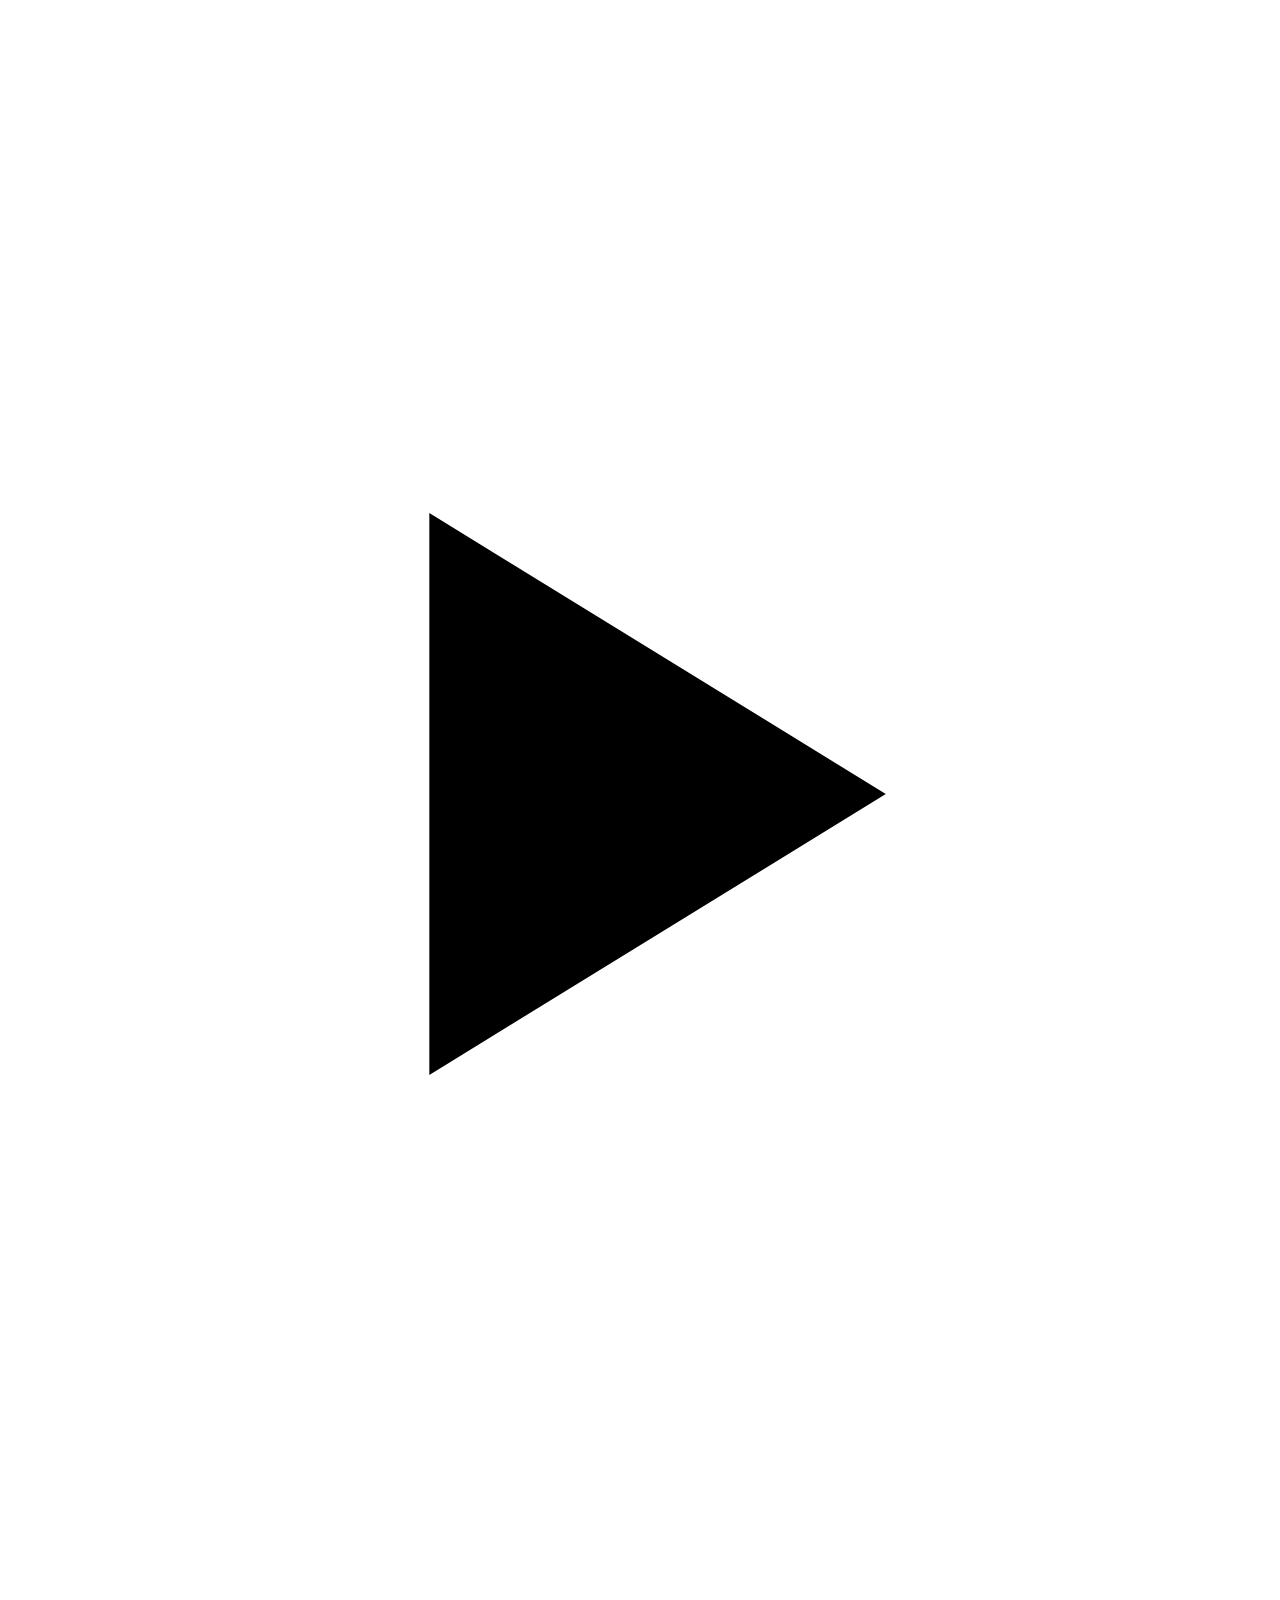
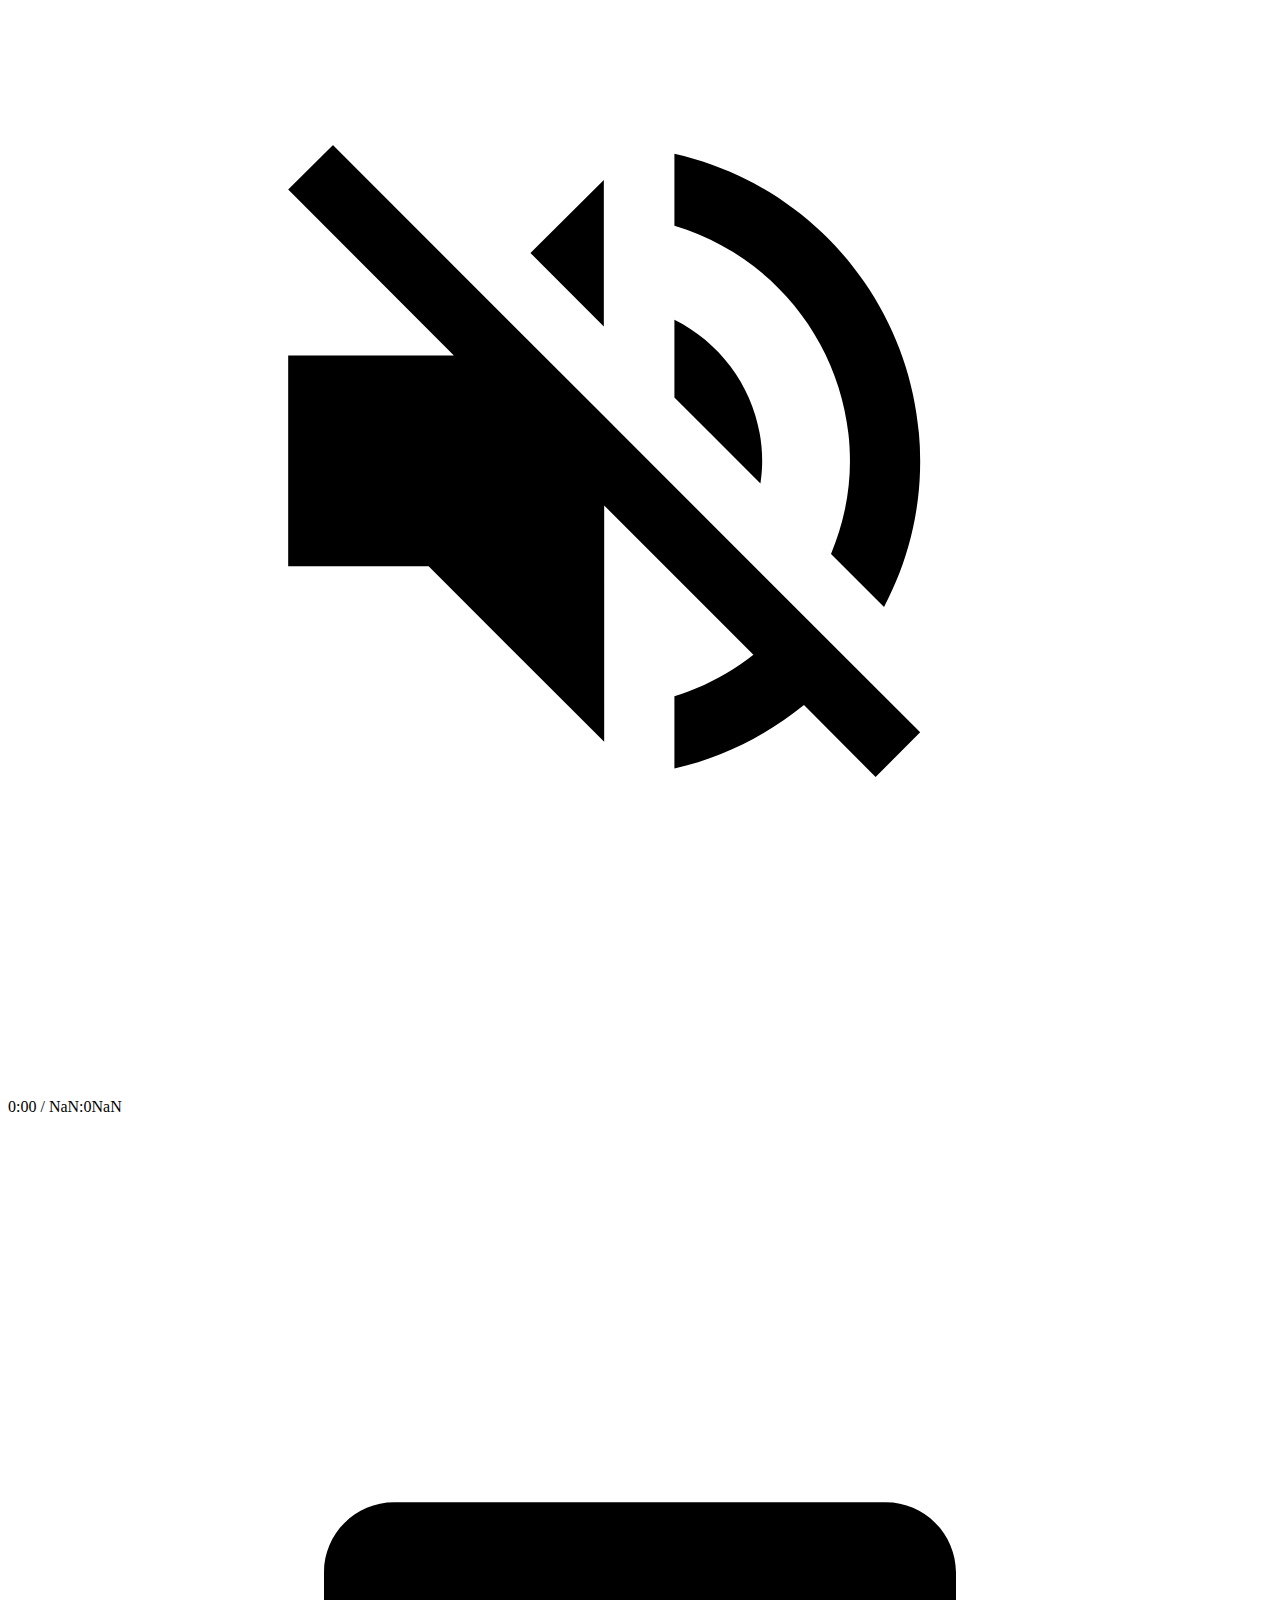
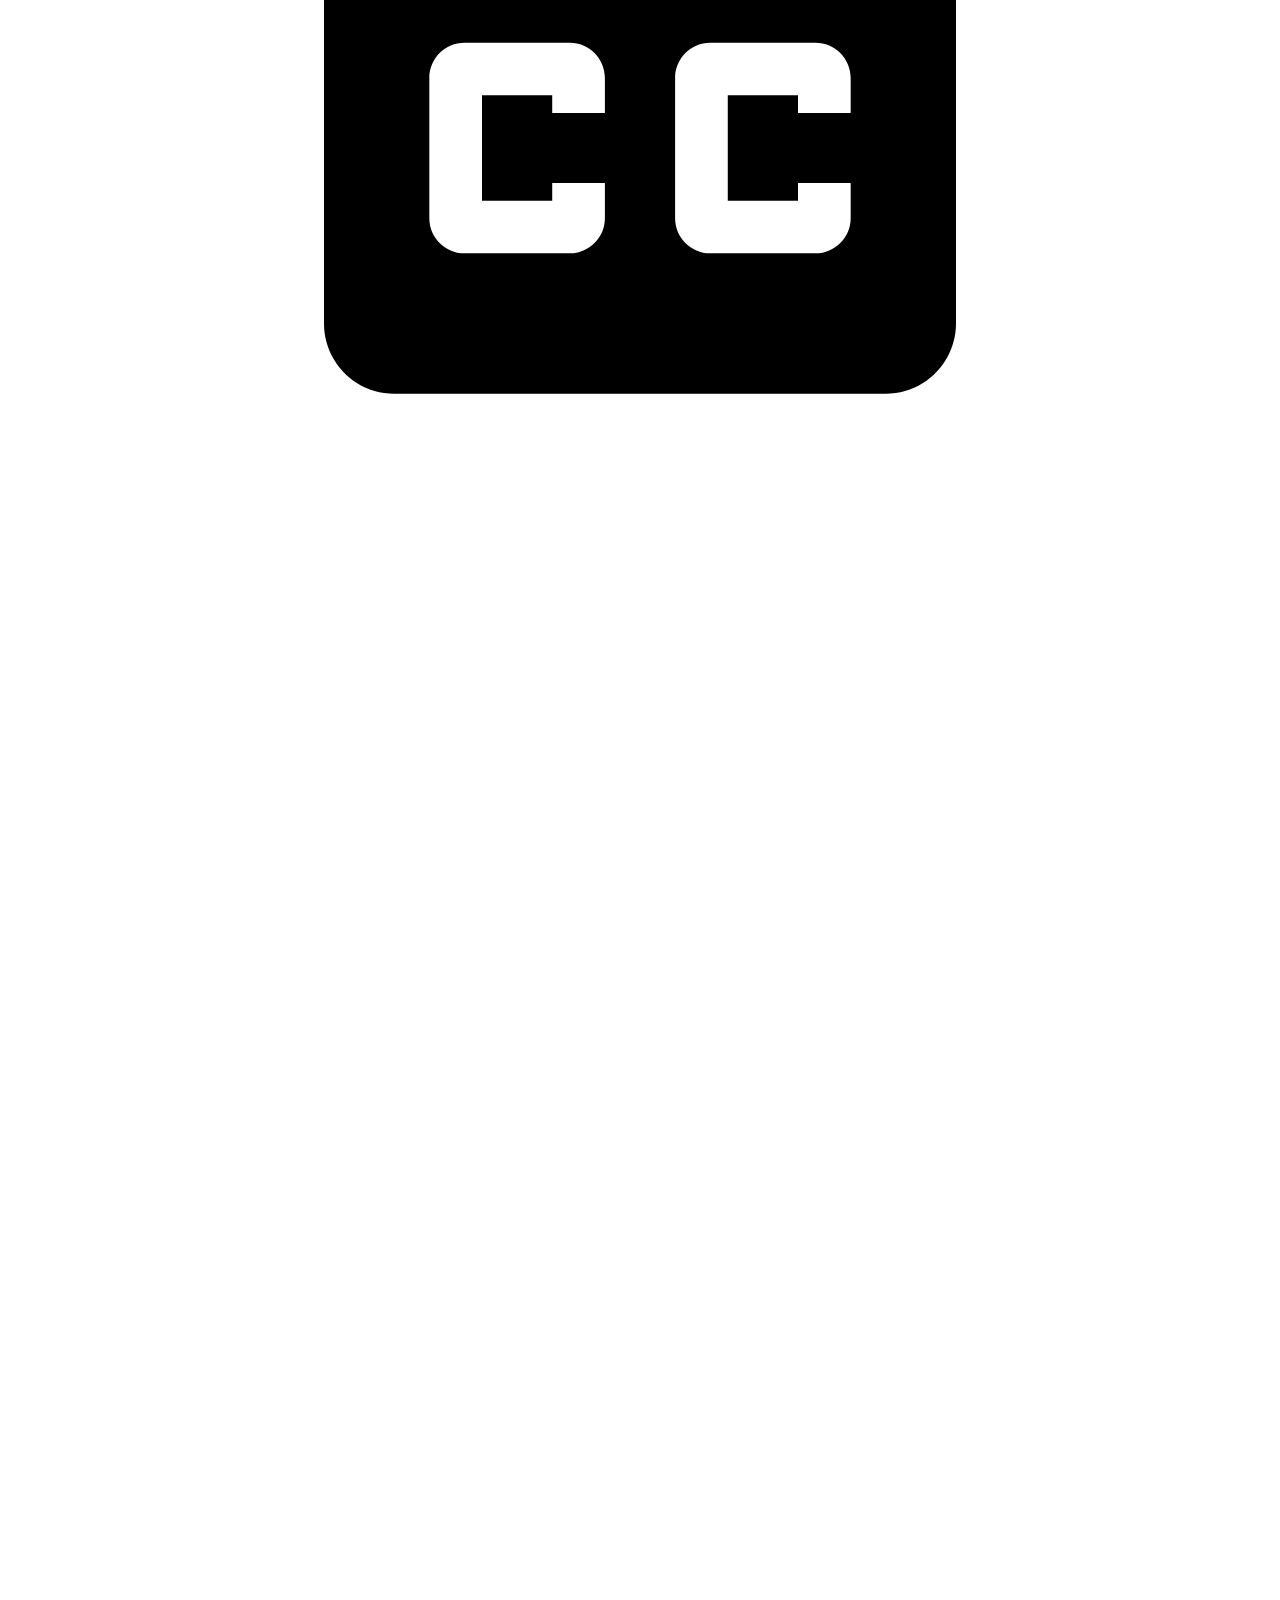
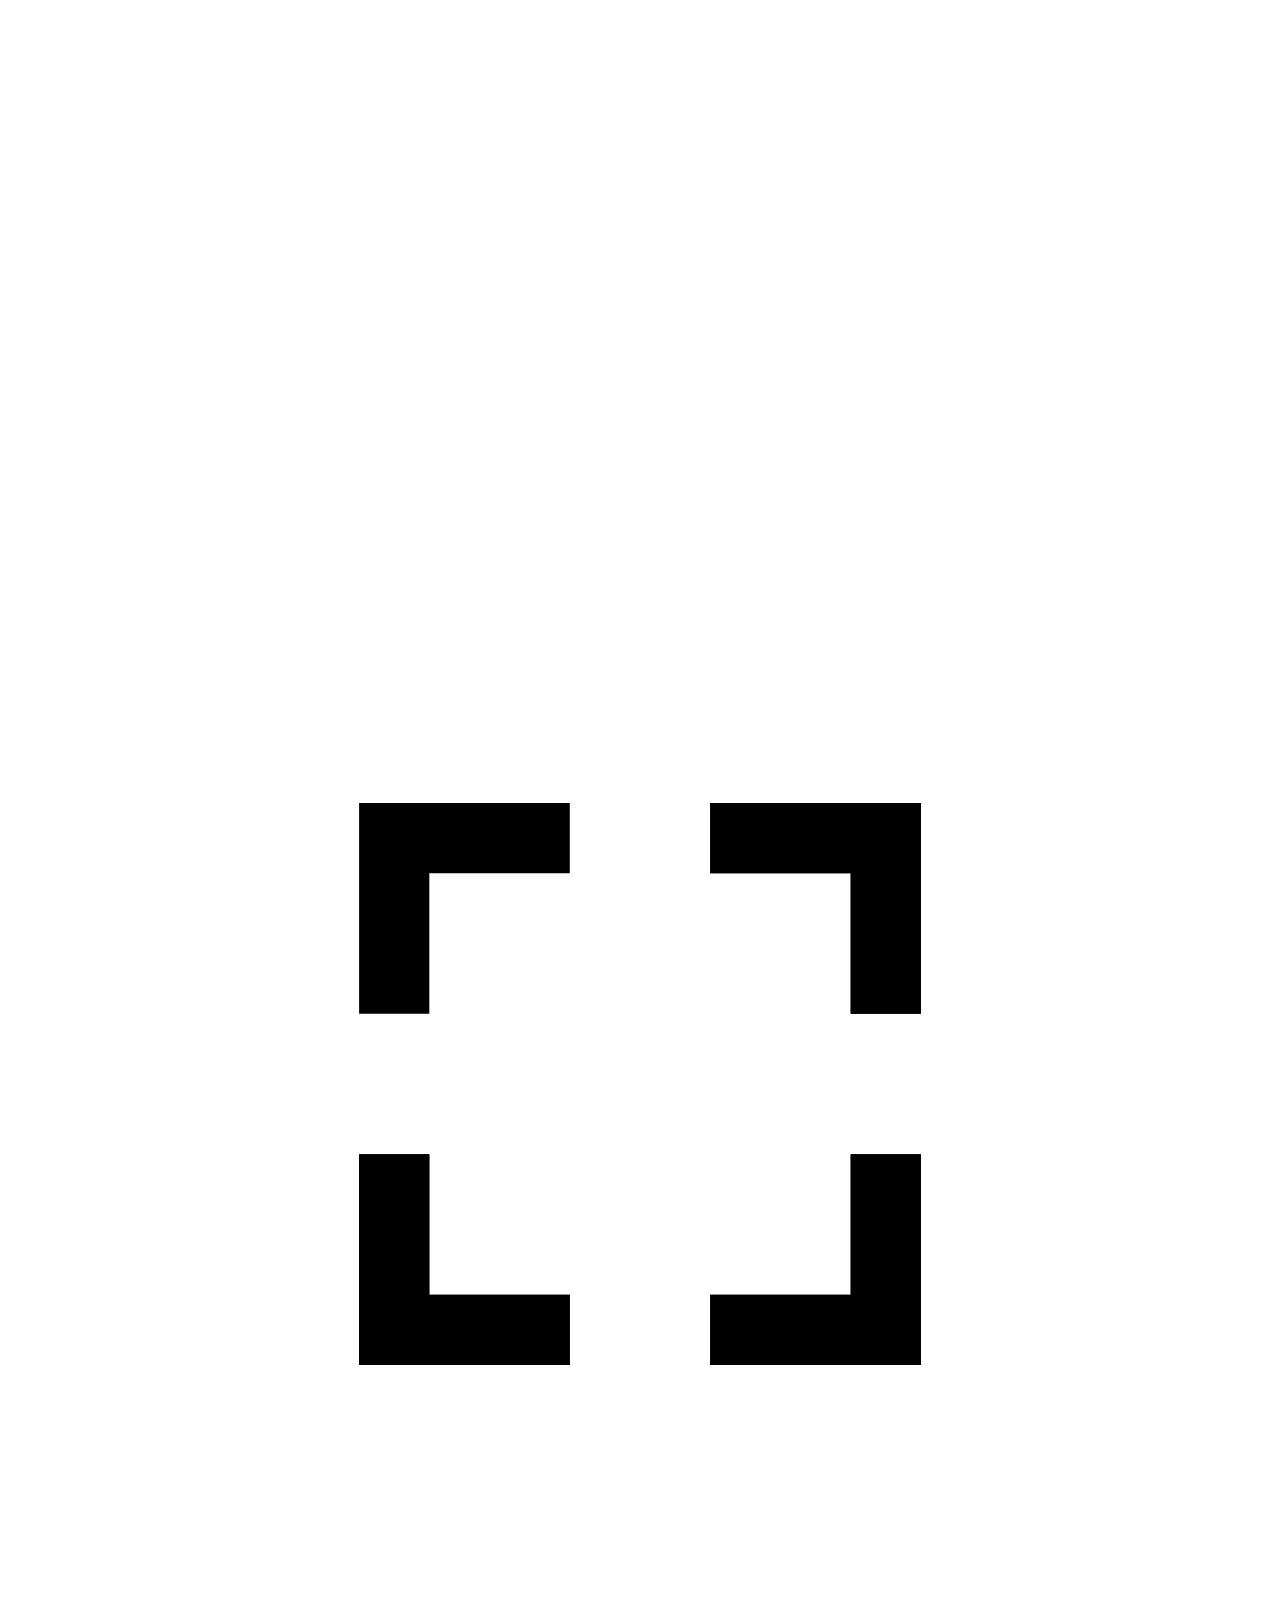
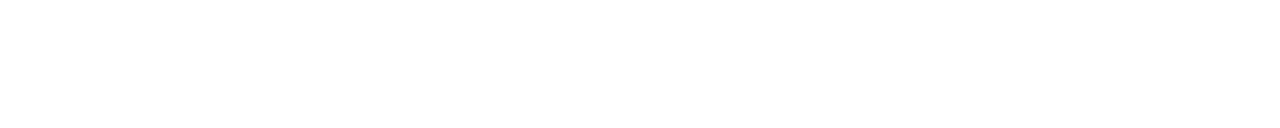
==== index.html @ db55c82d "Update index.html" ====
<!DOCTYPE HTML>
<html lang="en-US">
<head>
	<meta charset="UTF-8">
	<title>HTML 5 Video Player in Javascript</title>
	<link rel="stylesheet" href="css/style.css" />
	<meta name="viewport" content="width=device-width, initial-scale=1">
</head>
<body>

	<div class="player_container" id="player"> 
		<video src="https://r4---sn-npoe7nlz.googlevideo.com/videoplayback?expire=1610394440&ei=6Fb8X6KjGJKD6dsPxoavoAU&ip=182.189.221.103&id=o-ALAJvKZdyJ6MAMzn8YVBmen_eYQYrP6DfCf18Adj69TL&itag=22&source=youtube&requiressl=yes&gcr=pk&vprv=1&mime=video%2Fmp4&ns=1xa6YOgypv5Nu0HQAfWJw7YF&ratebypass=yes&dur=9033.142&lmt=1607479501030404&fvip=1&c=WEB&txp=5535432&n=SdqOoXJkNU_3n9&sparams=expire%2Cei%2Cip%2Cid%2Citag%2Csource%2Crequiressl%2Cgcr%2Cvprv%2Cmime%2Cns%2Cratebypass%2Cdur%2Clmt&sig=AOq0QJ8wRgIhALRejQ_eGo3B2NhPVRoeKr15vcahi-yqPKPutVxLgOJYAiEAjG2saiYKt741L7Y6Y7jlZ6V36pjkJOuNA332O8odzXw%3D&title=Phir%20Hera%20Pheri%20(2006)%20%7C%20Akshay%20Kumar%20%7CSuniel%20Shetty%20%7CParesh%20Rawal%20%7CRimi%20Sen%20%7C%20Bipasha%20Basu%20%7C%20Comedy&redirect_counter=1&rm=sn-jvooxjuoxu-3ipz7d&req_id=5b3f9658ca6da3ee&cms_redirect=yes&ipbypass=yes&mh=Io&mm=29&mn=sn-npoe7nlz&ms=rdu&mt=1610388281&mv=m&mvi=4&pl=24&lsparams=ipbypass,mh,mm,mn,ms,mv,mvi,pl&lsig=AG3C_xAwRQIhAJfk4cBFA9gZ9q8ICTeORJI4NR1lC1t4DwV5jCJ5yJxEAiBgMiB24X_LIjREfkQ7Sn1CDiwZO5ZDLsJZEtSl9F9rFw%3D%3D" preload id="video_player">
		
		
			<track label="English" kind="subtitles" srclang="en" src="media/sintel-en.vtt" >
			<track  label="Deutsch" kind="subtitles" srclang="de" src="media/sintel-de.vtt" >
			<track  label="español" kind="subtitles" srclang="es" src="media/sintel-es.vtt" >
			
			
		</video>
			<div class="center_icons_container">
				<div class="loader"></div>
			</div>
			<!-- style caption -->
				<div class="caption_window"> 
					<span class="caption_text" data_srclang="de" data-status="inactive">
						
					</span>
				</div>
				
			<!-- end style caption -->
		<div class="show-controls"> 
			<div class="player-controls"> 
				<div class="main_settings">
					<div class="settings_container"> 
						
					</div>
				</div>
			
		
		
			<div class="progress_bar_container">
				<div class="progress_bar_play">
					<div class="progress_bar_indicator cursor_event_none"></div>
				</div>
				<div class="progress_bar_buffer"></div>
			</div>
		<div class="controls-group">
			<div class="left-controls"> 
				<div class="play_pause_btn" id="play_pause_btn">
					<svg height="100%" version="1.1" viewBox="0 0 36 36" width="100%"><path class="icon-svg-fill" d="M 12,26 18.5,22 18.5,14 12,10 z M 18.5,22 25,18 25,18 18.5,14 z"></path></svg>
				</div>
				
				<div class="volume_container">
					<div class="volume_svg" id="mute_unmute_btn">
						<svg height="100%" version="1.1" viewBox="0 0 36 36" width="100%"><defs><clipPath><path d="m 14.35,-0.14 -5.86,5.86 20.73,20.78 5.86,-5.91 z"></path><path d="M 7.07,6.87 -1.11,15.33 19.61,36.11 27.80,27.60 z"></path><path d="M 9.09,5.20 6.47,7.88 26.82,28.77 29.66,25.99 z"></path></clipPath><clipPath ><path  d="m -11.45,-15.55 -4.44,4.51 20.45,20.94 4.55,-4.66 z" transform="translate(0, 0)"></path></clipPath></defs><path class="icon-svg-fill"  d="M8,21 L12,21 L17,26 L17,10 L12,15 L8,15 L8,21 Z M19,14 L19,22 C20.48,21.32 21.5,19.77 21.5,18 C21.5,16.26 20.48,14.74 19,14 ZM19,11.29 C21.89,12.15 24,14.83 24,18 C24,21.17 21.89,23.85 19,24.71 L19,26.77 C23.01,25.86 26,22.28 26,18 C26,13.72 23.01,10.14 19,9.23 L19,11.29 Z" fill="#fff" id="icon-id-14"></path><path class="icon-svg-fill" d="M 9.25,9 7.98,10.27 24.71,27 l 1.27,-1.27 Z" fill="#fff" style="display: none;"></path></svg>
					</div>
					<div class="volume_bar_container">
						<div class="volume_bar"> 
							<div class="volume_bar_indicator cursor_event_none"></div>
						</div>
					</div>
				</div>
				<div class="time_container">
					<div class="time_span">
						<span class="current_time">0:00</span>
						<span class="time_separator"> / </span>
						<span class="duration_time">0:00 </span>
					</div>
				</div>
			</div>
			<div class="right-controls"> 
				
				<div class="caption_btn">
					<svg height="100%" version="1.1" viewBox="0 0 36 36" width="100%"><path class="cc_btn_style" d="M11,11 C9.89,11 9,11.9 9,13 L9,23 C9,24.1 9.89,25 11,25 L25,25 C26.1,25 27,24.1 27,23 L27,13 C27,11.9 26.1,11 25,11 L11,11 Z M17,17 L15.5,17 L15.5,16.5 L13.5,16.5 L13.5,19.5 L15.5,19.5 L15.5,19 L17,19 L17,20 C17,20.55 16.55,21 16,21 L13,21 C12.45,21 12,20.55 12,20 L12,16 C12,15.45 12.45,15 13,15 L16,15 C16.55,15 17,15.45 17,16 L17,17 L17,17 Z M24,17 L22.5,17 L22.5,16.5 L20.5,16.5 L20.5,19.5 L22.5,19.5 L22.5,19 L24,19 L24,20 C24,20.55 23.55,21 23,21 L20,21 C19.45,21 19,20.55 19,20 L19,16 C19,15.45 19.45,15 20,15 L23,15 C23.55,15 24,15.45 24,16 L24,17 L24,17 Z"></path></svg>
				</div>
				<div class="settings_btn">
					<svg height="100%" version="1.1" class="apply_transition"   viewBox="0 0 36 36" width="100%"><path class="rotate_setting_icon" d="m 23.94,18.78 c .03,-0.25 .05,-0.51 .05,-0.78 0,-0.27 -0.02,-0.52 -0.05,-0.78 l 1.68,-1.32 c .15,-0.12 .19,-0.33 .09,-0.51 l -1.6,-2.76 c -0.09,-0.17 -0.31,-0.24 -0.48,-0.17 l -1.99,.8 c -0.41,-0.32 -0.86,-0.58 -1.35,-0.78 l -0.30,-2.12 c -0.02,-0.19 -0.19,-0.33 -0.39,-0.33 l -3.2,0 c -0.2,0 -0.36,.14 -0.39,.33 l -0.30,2.12 c -0.48,.2 -0.93,.47 -1.35,.78 l -1.99,-0.8 c -0.18,-0.07 -0.39,0 -0.48,.17 l -1.6,2.76 c -0.10,.17 -0.05,.39 .09,.51 l 1.68,1.32 c -0.03,.25 -0.05,.52 -0.05,.78 0,.26 .02,.52 .05,.78 l -1.68,1.32 c -0.15,.12 -0.19,.33 -0.09,.51 l 1.6,2.76 c .09,.17 .31,.24 .48,.17 l 1.99,-0.8 c .41,.32 .86,.58 1.35,.78 l .30,2.12 c .02,.19 .19,.33 .39,.33 l 3.2,0 c .2,0 .36,-0.14 .39,-0.33 l .30,-2.12 c .48,-0.2 .93,-0.47 1.35,-0.78 l 1.99,.8 c .18,.07 .39,0 .48,-0.17 l 1.6,-2.76 c .09,-0.17 .05,-0.39 -0.09,-0.51 l -1.68,-1.32 0,0 z m -5.94,2.01 c -1.54,0 -2.8,-1.25 -2.8,-2.8 0,-1.54 1.25,-2.8 2.8,-2.8 1.54,0 2.8,1.25 2.8,2.8 0,1.54 -1.25,2.8 -2.8,2.8 l 0,0 z" fill="#fff"></path></svg>
				</div>
				<div class="fullscreen_btn">
					<svg height="100%" version="1.1" viewBox="0 0 36 36" width="100%"><g><path class="icon-svg-fill" d="m 10,16 2,0 0,-4 4,0 0,-2 L 10,10 l 0,6 0,0 z"></path></g><g class="icon-fullscreen-button-corner-1"><use class="icon-svg-shadow" xlink:href="#icon-id-7"></use><path class="icon-svg-fill" d="m 20,10 0,2 4,0 0,4 2,0 L 26,10 l -6,0 0,0 z" id="icon-id-7"></path></g><g class="icon-fullscreen-button-corner-2"><use class="icon-svg-shadow" xlink:href="#icon-id-8"></use><path class="icon-svg-fill" d="m 24,24 -4,0 0,2 L 26,26 l 0,-6 -2,0 0,4 0,0 z" id="icon-id-8"></path></g><g class="icon-fullscreen-button-corner-3"><use class="icon-svg-shadow" xlink:href="#icon-id-9"></use><path class="icon-svg-fill" d="M 12,20 10,20 10,26 l 6,0 0,-2 -4,0 0,-4 0,0 z" id="icon-id-9"></path></g></svg>
				</div>
			</div>
		</div>
		</div>
		</div>
		
	
	</div>
	
	<script type="text/javascript" src="js/script.js"></script>
</body>
</html>
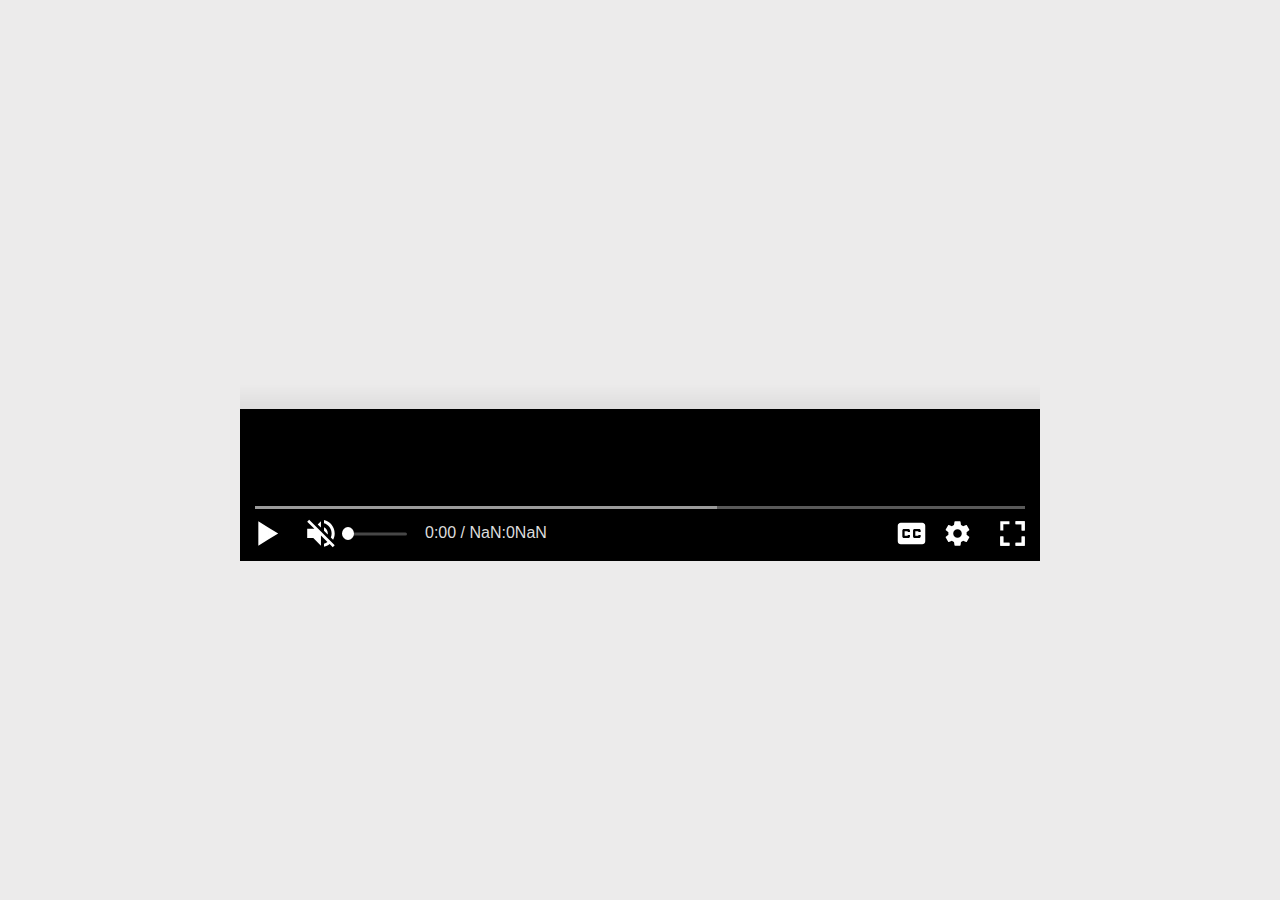
==== commit 0cdca5ad: "Update index.html" ====
--- a/index.html
+++ b/index.html
@@ -9,7 +9,8 @@
 <body>
 
 	<div class="player_container" id="player"> 
-		<video src="https://r4---sn-npoe7nlz.googlevideo.com/videoplayback?expire=1610394440&ei=6Fb8X6KjGJKD6dsPxoavoAU&ip=182.189.221.103&id=o-ALAJvKZdyJ6MAMzn8YVBmen_eYQYrP6DfCf18Adj69TL&itag=22&source=youtube&requiressl=yes&gcr=pk&vprv=1&mime=video%2Fmp4&ns=1xa6YOgypv5Nu0HQAfWJw7YF&ratebypass=yes&dur=9033.142&lmt=1607479501030404&fvip=1&c=WEB&txp=5535432&n=SdqOoXJkNU_3n9&sparams=expire%2Cei%2Cip%2Cid%2Citag%2Csource%2Crequiressl%2Cgcr%2Cvprv%2Cmime%2Cns%2Cratebypass%2Cdur%2Clmt&sig=AOq0QJ8wRgIhALRejQ_eGo3B2NhPVRoeKr15vcahi-yqPKPutVxLgOJYAiEAjG2saiYKt741L7Y6Y7jlZ6V36pjkJOuNA332O8odzXw%3D&title=Phir%20Hera%20Pheri%20(2006)%20%7C%20Akshay%20Kumar%20%7CSuniel%20Shetty%20%7CParesh%20Rawal%20%7CRimi%20Sen%20%7C%20Bipasha%20Basu%20%7C%20Comedy&redirect_counter=1&rm=sn-jvooxjuoxu-3ipz7d&req_id=5b3f9658ca6da3ee&cms_redirect=yes&ipbypass=yes&mh=Io&mm=29&mn=sn-npoe7nlz&ms=rdu&mt=1610388281&mv=m&mvi=4&pl=24&lsparams=ipbypass,mh,mm,mn,ms,mv,mvi,pl&lsig=AG3C_xAwRQIhAJfk4cBFA9gZ9q8ICTeORJI4NR1lC1t4DwV5jCJ5yJxEAiBgMiB24X_LIjREfkQ7Sn1CDiwZO5ZDLsJZEtSl9F9rFw%3D%3D" preload id="video_player">
+	<div class="video_container">
+		<video src="media/sintel-short.mp4" preload id="video_player">
 		
 		
 			<track label="English" kind="subtitles" srclang="en" src="media/sintel-en.vtt" >
@@ -18,6 +19,7 @@
 			
 			
 		</video>
+	</div>	
 			<div class="center_icons_container">
 				<div class="loader"></div>
 			</div>
@@ -30,6 +32,7 @@
 				
 			<!-- end style caption -->
 		<div class="show-controls"> 
+			<div class="player-gradient-padding"></div>
 			<div class="player-controls"> 
 				<div class="main_settings">
 					<div class="settings_container"> 
@@ -40,6 +43,10 @@
 		
 		
 			<div class="progress_bar_container">
+			<div class="progress_tooltip_container">
+				<div class="tooltip_text"></div>
+			</div>
+				<div class="progress_bar_padding"></div>
 				<div class="progress_bar_play">
 					<div class="progress_bar_indicator cursor_event_none"></div>
 				</div>
@@ -56,6 +63,7 @@
 						<svg height="100%" version="1.1" viewBox="0 0 36 36" width="100%"><defs><clipPath><path d="m 14.35,-0.14 -5.86,5.86 20.73,20.78 5.86,-5.91 z"></path><path d="M 7.07,6.87 -1.11,15.33 19.61,36.11 27.80,27.60 z"></path><path d="M 9.09,5.20 6.47,7.88 26.82,28.77 29.66,25.99 z"></path></clipPath><clipPath ><path  d="m -11.45,-15.55 -4.44,4.51 20.45,20.94 4.55,-4.66 z" transform="translate(0, 0)"></path></clipPath></defs><path class="icon-svg-fill"  d="M8,21 L12,21 L17,26 L17,10 L12,15 L8,15 L8,21 Z M19,14 L19,22 C20.48,21.32 21.5,19.77 21.5,18 C21.5,16.26 20.48,14.74 19,14 ZM19,11.29 C21.89,12.15 24,14.83 24,18 C24,21.17 21.89,23.85 19,24.71 L19,26.77 C23.01,25.86 26,22.28 26,18 C26,13.72 23.01,10.14 19,9.23 L19,11.29 Z" fill="#fff" id="icon-id-14"></path><path class="icon-svg-fill" d="M 9.25,9 7.98,10.27 24.71,27 l 1.27,-1.27 Z" fill="#fff" style="display: none;"></path></svg>
 					</div>
 					<div class="volume_bar_container">
+						<div class="volume_bar_padding"></div>
 						<div class="volume_bar"> 
 							<div class="volume_bar_indicator cursor_event_none"></div>
 						</div>
--- a/css/style.css
+++ b/css/style.css
@@ -0,0 +1,421 @@
+/* @import url('https://fonts.googleapis.com/css2?family=Lato:wght@100;300;400&display=swap'); */
+*{
+	
+	margin:0;
+	padding:0;
+	border:0;
+	outline:none;
+	
+}
+html{
+	font-size:62.5%;
+}
+@media only screen and (max-width: 800px){
+	html{
+	font-size:43.5%;
+}
+}
+@media only screen and (max-width: 700px){
+	html{
+	font-size:43.5%;
+}
+}
+@media only screen and (max-width: 500px){
+	html{
+	font-size:40.5%;
+}
+}
+@media only screen and (max-width: 380px){
+	html{
+	font-size:40.5%;
+}
+}
+body{
+	background:#ecebeb;
+	display:flex;
+	justify-content:center;
+	align-items:center;
+	min-height:100vh;
+	
+}
+.cursor_event_none{
+	pointer-events:none;
+}
+.player_container{
+	margin-top:7rem;
+	max-width:80vw;
+	width: 80rem;
+	background: #000;
+	position:relative;
+}
+.center_icons_container{
+	position:absolute;
+	top: 50%;
+	left: 50%;
+	transform: translate(-50%, -50%);
+	width: 5rem;
+	height: 5rem;
+	border-radius: 100%;
+	
+}
+/* loader */
+
+.loader {
+	border: 3px solid #f3f3f3;
+    border-radius: 100%;
+    border-top: 3px solid red;
+    border-bottom: 3px solid red;
+    width: 100%;
+    height: 100%;
+	-webkit-animation: spin 2s linear infinite; /* Safari */
+	animation: spin 1s linear infinite;
+	display:none;
+}
+
+/* Safari */
+@-webkit-keyframes spin {
+  0% { -webkit-transform: rotate(0deg); }
+  100% { -webkit-transform: rotate(360deg); }
+}
+
+@keyframes spin {
+  0% { transform: rotate(0deg); }
+  100% { transform: rotate(360deg); }
+}
+ /* end loader */
+
+
+video{
+	width:100%;
+	height:auto;
+}
+.fullscreen-video{
+	position:absolute;
+	top:50%;
+	transform:translateY(-50%);
+}
+.show-controls{
+	position:absolute;
+	bottom:0;
+	left:0;
+	width:100%;
+}
+.caption_window{
+	position:absolute;
+	bottom: 65px;
+	left:0;
+	text-align:center;
+	width:100%;
+	display:block;
+	pointer-events:none;
+	z-index: 26;
+}
+.caption_window span.caption_text{
+	overflow-wrap: normal;
+	line-height: 41px;
+	padding: 7px;
+	background:black;
+	color:white;
+	font-size: 18px;
+	font-family: 'Lato', sans-serif;
+	opacity:0;
+}
+
+.panel_height{
+	height:100%;
+}
+.player-gradient-padding{
+	position: absolute;
+	width:100%;
+	bottom: 0;
+	height: 18rem;
+	background-image: url("[data-uri]");
+	background-repeat: repeat-x;
+	background-position: bottom;
+	pointer-events:none;
+	z-index: 24;
+}
+.player-controls{
+	width:100%;
+	position:absolute;
+	left:0;
+	bottom:0;
+	width:100%;
+	height: 5.5rem;
+	/* background: linear-gradient(to top, #252525, 66%, #17171752); */
+	display:flex;
+	transition: opacity 0.3s ease-in;
+	z-index: 25;
+}
+.progress_bar_container{
+	width: calc(100% - 3rem);
+	height:3px;
+	background: rgb(255 255 255 / 35%);
+	position:absolute;
+	top:0;
+	left: 1.5rem;
+	z-index:33;
+	cursor: pointer;
+}
+.progress_bar_padding{
+	position:absolute;
+	left:0;
+	top: -8px;
+	width:100%;
+	padding-top: 16px;
+}
+.progress_bar_play{
+	position:absolute;
+	left:0;
+	z-index:55;
+	width:0%;
+	height:100%;
+	background: red;
+}
+.progress_bar_buffer{
+	position:absolute;
+	left:0;
+	z-index:44;
+	width:60%;
+	height:100%;
+	background: rgb(255 255 255 / 40%);
+}
+.progress_bar_indicator{
+	position:absolute;
+	right: -8px;
+	width:1.6rem;
+	height:1.6rem;
+	background: #ff0000;
+	top: 50%;
+	transform: translateY(-50%);
+	border-radius: 50%;
+	cursor: pointer;
+	z-index: 66;
+	display:none;
+}
+
+.controls-group{
+	width: 100%;
+    height: 100%;
+    display: flex;
+    justify-content: space-between;
+}
+.left-controls,
+.right-controls {
+    flex: 1;
+    display: flex;
+    /* overflow: hidden; */
+    position: relative;
+    top: 0;
+  }
+.left-controls{
+	  justify-content:flex-start;
+  }
+  .play_pause_btn{
+	  position:absolute;
+	  top:0;
+	  left:0;
+	  width: 5.5rem;
+	  height: 5.5rem;
+	  cursor: pointer;
+	 }
+.volume_container{
+	position:absolute;
+	top:0;
+	left:5.5rem;
+	width: 15rem;
+	height:5.5rem;
+}	 
+.volume_svg{
+	position:absolute;
+	top:0;
+	left: 0px;
+	width: 5.5rem;
+	height: 5.5rem;
+	cursor: pointer;
+}	
+.volume_bar_container{
+	position: absolute;
+	left: 5.2rem;
+	top: 50%;
+	transform: translateY(-50%);
+	width: 6rem;
+	height: .3rem;
+	border-radius: .5rem;
+	background: #cacaca59;
+	cursor: pointer;
+}
+.volume_bar_padding{
+	position:absolute;
+	left:0;
+	bottom: -.5rem;
+	width:100%;
+	padding-top: 1.6rem;
+}
+.volume_bar{
+	position:absolute;
+	left:0;
+	width:100%;
+	height:100%;
+	background:white;
+	border-radius: .5rem;
+	z-index:1;
+}
+.volume_bar_indicator{
+	position:absolute;
+	right: -.7rem;
+	top: 50%;
+	transform: translateY(-50%);
+	width: 1.2rem;
+	height: 1.3rem;
+	background: white;
+	border-radius: 50%;
+	z-index: 2;
+	cursor: pointer;
+}
+.time_container{
+	position:absolute;
+	left: 18.5rem;
+	width: 15rem;
+	height:5.5rem;
+}
+.time_span{
+	position:absolute;
+	top: 49%;
+	transform:translateY(-50%);
+	font-size: 1.6rem;
+	font-family: 'Lato', sans-serif;
+	color: #ddd;
+	text-shadow: .5rem .5rem .8rem #000000c2;
+}
+
+.right-controls{
+	justify-content:flex-end;
+}
+.right-controls .fullscreen_btn{
+	position:absolute;
+	right:0;
+	top:0;
+	width:5.5rem;
+	height:5.5rem;
+	cursor: pointer;
+}
+.right-controls .settings_btn{
+	position:absolute;
+	right:5.5rem;
+	top:0;
+	width:5.5rem;
+	height:5.5rem;
+	cursor: pointer;
+}
+.right-controls .caption_btn{
+	position:absolute;
+	right:10.10rem;
+	top:0;
+	width:5.5rem;
+	height:5.5rem;
+	cursor: pointer;
+	display:none;
+}
+.cc_btn_style{
+	fill:white;
+}
+/* settings box */
+.settings_container{
+	position:absolute;
+	bottom: 6.5rem;
+	right: 4rem;
+	width: 25rem;
+	z-index: 1000;
+	background: rgba(28,28,28,0.9);
+	transition: all 0.4s ease-in;
+}
+.settings_box{
+	padding: 1.2rem 1.3rem;
+	margin: 6px 0px;
+	text-shadow: 0 0 2px rgba(0,0,0,.5);
+	color: white;
+	font-size: 1.7rem;
+	font-family: 'Lato', sans-serif;
+	font-weight: 400;
+	display: flex;
+	justify-content: space-between;
+	cursor: pointer;
+	transition: background 0.3s cubic-bezier(0.13, 0.9, 0.13, 0.57);
+	}
+.settings_box:hover{
+	background: rgba(255,255,255,.1);
+}
+.settings_box span{
+	font-weight: 300;
+}
+.settings_panel_header{
+	padding: 1.6rem 1.3rem;
+	font-size: 1.6rem;
+	font-weight: 400;
+	color: #eee;
+	font-family: 'Lato', sans-serif;
+	display: flex;
+	border-bottom: 1px solid rgba(255,255,255,0.2);
+	cursor: pointer;
+}
+.setting_panel_container{
+	width:100%;
+	height: 31rem;
+	overflow: auto;
+}
+.settings_panel_header span{margin: 0px 6px 0px 2px;}
+.settings_panel_item{
+	padding: 1.6rem 3rem;
+	font-size: 1.6rem;
+	font-weight: 300;
+	color: white;
+	font-family: 'Lato', sans-serif;
+	display: flex;
+	cursor: pointer;
+	transition: background 0.3s cubic-bezier(0.13, 0.9, 0.13, 0.57);
+}
+.settings_panel_item:hover{
+	background: rgba(255,255,255,.1);
+}
+.active_panel{padding: 16px 0px 16px 10px;}
+.active_panel:before{
+	 content: "\2713";
+	 padding: 0 8px 0 0px;
+}
+.arrow {
+  border: solid #eee;
+  border-width: 0 3px 3px 0;
+  display: inline-block;
+  padding: 3px;
+}
+
+.right {
+  transform: rotate(-45deg);
+  -webkit-transform: rotate(-45deg);
+}
+.left {
+  transform: rotate(135deg);
+  -webkit-transform: rotate(135deg);
+}
+
+/* icon svg fill */
+
+.icon-svg-fill{
+	fill:#fff;
+	
+}
+.apply_transition{
+	 transition: transform 0.2s ease-out;
+}
+.apply_rotate{
+	 transform:rotate(90deg);
+}
+.main_settings{
+	display:none;
+}
+
+/* scrollbar custom style */
+.setting_panel_container::-webkit-scrollbar{width:10px;}
+.setting_panel_container::-webkit-scrollbar-track{background-color: rgb(101 93 93 / 35%);}
+.setting_panel_container::-webkit-scrollbar-thumb{background-color: rgb(156 156 156);border: 2px solid rgb(66 66 66);border-radius: 10px;}
